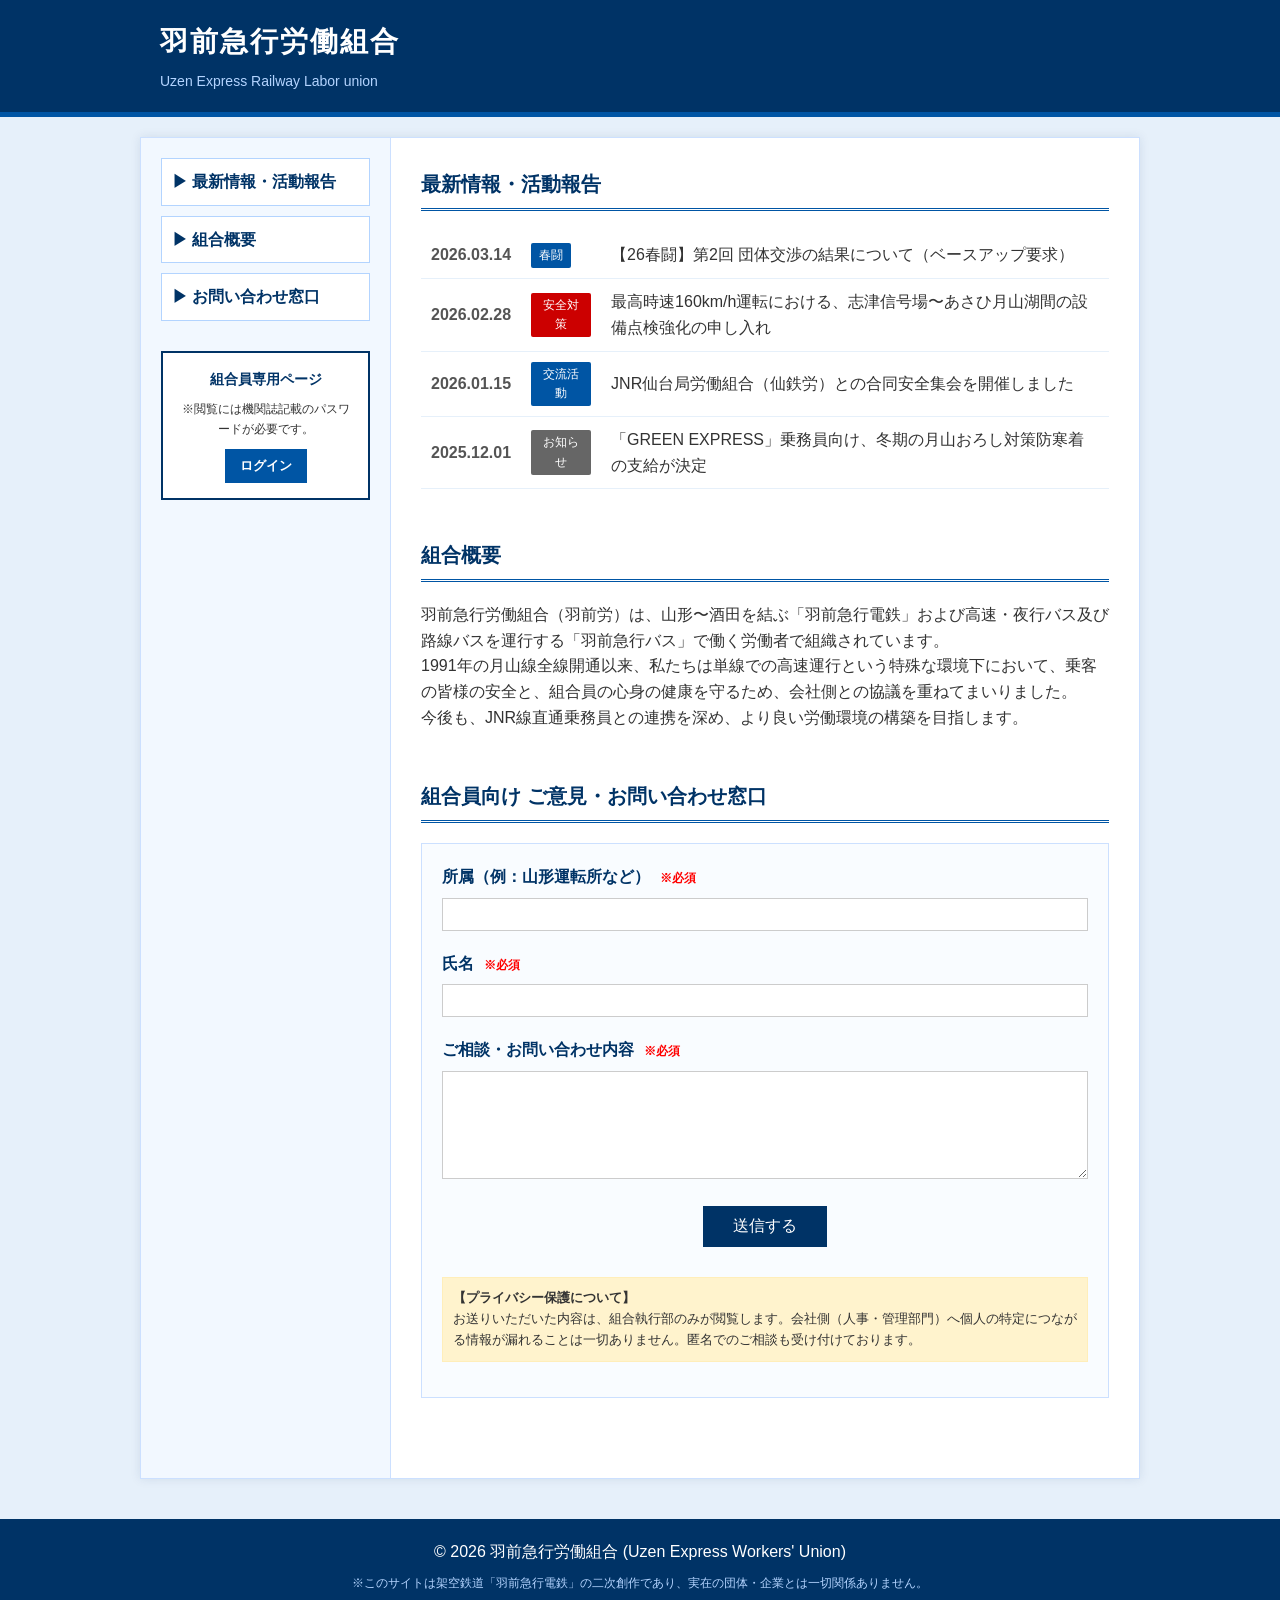
==== index.html @ 582e3564 "g" ====
<!DOCTYPE html>
<html lang="ja">
<head>
  <meta charset="UTF-8">
  <meta name="viewport" content="width=device-width, initial-scale=1.0">
  <title>羽前急行労働組合</title>
  <link rel="stylesheet" href="style.css">
</head>
<body>

  <header id="site-header">
    <div class="header-inner">
      <h1>羽前急行労働組合</h1>
      <p class="subtitle">Uzen Express Railway Labor union
      </p>
    </div>
  </header>

  <div id="wrapper">
    <aside id="sidebar">
      <nav>
        <ul class="side-menu">
          <li><a href="#news">▶ 最新情報・活動報告</a></li>
          <li><a href="#about">▶ 組合概要</a></li>
          <li><a href="#contact">▶ お問い合わせ窓口</a></li>
        </ul>
      </nav>
      
      <div class="info-box">
        <h3>組合員専用ページ</h3>
        <p>※閲覧には機関誌記載のパスワードが必要です。</p>
        <button class="login-btn" onclick="alert('ダミー機能です')">ログイン</button>
      </div>
    </aside>

    <main id="main-content">
      
      <section id="news" class="content-section">
        <h2>最新情報・活動報告</h2>
        <table class="news-table">
          <tr>
            <th class="date">2026.03.14</th>
            <td class="tag"><span class="badge blue">春闘</span></td>
            <td>【26春闘】第2回 団体交渉の結果について（ベースアップ要求）</td>
          </tr>
          <tr>
            <th class="date">2026.02.28</th>
            <td class="tag"><span class="badge red">安全対策</span></td>
            <td>最高時速160km/h運転における、志津信号場〜あさひ月山湖間の設備点検強化の申し入れ</td>
          </tr>
          <tr>
            <th class="date">2026.01.15</th>
            <td class="tag"><span class="badge blue">交流活動</span></td>
            <td>JNR仙台局労働組合（仙鉄労）との合同安全集会を開催しました</td>
          </tr>
          <tr>
            <th class="date">2025.12.01</th>
            <td class="tag"><span class="badge gray">お知らせ</span></td>
            <td>「GREEN EXPRESS」乗務員向け、冬期の月山おろし対策防寒着の支給が決定</td>
          </tr>
        </table>
      </section>

      <section id="about" class="content-section">
        <h2>組合概要</h2>
        <p>羽前急行労働組合（羽前労）は、山形〜酒田を結ぶ「羽前急行電鉄」および高速・夜行バス及び路線バスを運行する「羽前急行バス」で働く労働者で組織されています。</p>
        <p>1991年の月山線全線開通以来、私たちは単線での高速運行という特殊な環境下において、乗客の皆様の安全と、組合員の心身の健康を守るため、会社側との協議を重ねてまいりました。</p>
        <p>今後も、JNR線直通乗務員との連携を深め、より良い労働環境の構築を目指します。</p>
      </section>

      <section id="contact" class="content-section">
        <h2>組合員向け ご意見・お問い合わせ窓口</h2>
        <div class="form-wrapper">
          <form id="contact-form">
            <div class="form-group">
              <label>所属（例：山形運転所など）<span class="required">※必須</span></label>
              <input type="text" name="department" required>
            </div>
            <div class="form-group">
              <label>氏名<span class="required">※必須</span></label>
              <input type="text" name="name" required>
            </div>
            <div class="form-group">
              <label>ご相談・お問い合わせ内容<span class="required">※必須</span></label>
              <textarea name="message" rows="6" required></textarea>
            </div>
            <div class="form-submit">
              <button type="submit" class="submit-btn">送信する</button>
            </div>
          </form>

          <div style="margin-bottom: 30px;"></div>
          <div class="safety-note" style="background:#fff3cd; padding:10px; border:1px solid #ffeeba; margin-bottom:15px; font-size:13px;">
  <strong>【プライバシー保護について】</strong><br>
  お送りいただいた内容は、組合執行部のみが閲覧します。会社側（人事・管理部門）へ個人の特定につながる情報が漏れることは一切ありません。匿名でのご相談も受け付けております。
</div>
        </div>
      </section>

    </main>
  </div>

  <footer id="site-footer">
    <p>&copy; 2026 羽前急行労働組合 (Uzen Express Workers' Union)</p>
    <p class="disclaimer">※このサイトは架空鉄道「羽前急行電鉄」の二次創作であり、実在の団体・企業とは一切関係ありません。</p>
  </footer>

  <script src="script.js"></script>
</body>
</html>
---- style.css ----
/* 全体のリセットと基本設定 */
* {
  box-sizing: border-box;
  margin: 0;
  padding: 0;
}

body {
  font-family: "Meiryo", "Hiragino Kaku Gothic ProN", sans-serif;
  background-color: #e6f0fa; /* 薄い青背景 */
  color: #333;
  line-height: 1.6;
}

/* ヘッダー */
#site-header {
  background-color: #003366; /* 濃いネイビー */
  color: #fff;
  border-bottom: 5px solid #0055a4; /* 明るめの青のライン */
  padding: 20px 0;
}

.header-inner {
  max-width: 1000px;
  margin: 0 auto;
  padding: 0 20px;
}

#site-header h1 {
  font-size: 28px;
  letter-spacing: 2px;
}

.subtitle {
  font-size: 14px;
  color: #b3d4ff;
  margin-top: 5px;
}

/* 全体のレイアウト（左メニューと右コンテンツ） */
#wrapper {
  display: flex;
  max-width: 1000px;
  margin: 20px auto;
  background-color: #fff;
  border: 1px solid #cce0ff;
  box-shadow: 0 0 10px rgba(0, 51, 102, 0.1);
}

/* 左サイドバー */
#sidebar {
  width: 250px;
  background-color: #f2f8ff;
  border-right: 1px solid #cce0ff;
  padding: 20px;
}

.side-menu {
  list-style: none;
  margin-bottom: 30px;
}

.side-menu li {
  margin-bottom: 10px;
}

.side-menu a {
  display: block;
  padding: 10px;
  background-color: #fff;
  color: #003366;
  text-decoration: none;
  border: 1px solid #b3d4ff;
  font-weight: bold;
}

.side-menu a:hover {
  background-color: #0055a4;
  color: #fff;
}

.info-box {
  background-color: #fff;
  border: 2px solid #003366;
  padding: 15px;
  text-align: center;
}

.info-box h3 {
  font-size: 14px;
  color: #003366;
  margin-bottom: 10px;
}

.info-box p {
  font-size: 12px;
  margin-bottom: 10px;
}

.login-btn {
  background-color: #0055a4;
  color: #fff;
  border: none;
  padding: 8px 15px;
  cursor: pointer;
  font-weight: bold;
}

/* 右メインコンテンツ */
#main-content {
  flex: 1;
  padding: 30px;
}

.content-section {
  margin-bottom: 50px;
}

/* 見出し（青色の二重下線などでお堅い雰囲気に） */
.content-section h2 {
  color: #003366;
  font-size: 20px;
  border-bottom: 3px double #0055a4;
  padding-bottom: 8px;
  margin-bottom: 20px;
}

/* ニュースのテーブル（昔ながらの表組み） */
.news-table {
  width: 100%;
  border-collapse: collapse;
}

.news-table th, .news-table td {
  padding: 10px;
  border-bottom: 1px solid #e6f0fa;
}

.news-table .date {
  width: 100px;
  text-align: left;
  color: #555;
}

.news-table .tag {
  width: 80px;
}

.badge {
  display: inline-block;
  padding: 3px 8px;
  font-size: 12px;
  color: #fff;
  text-align: center;
  border-radius: 2px;
}

.badge.blue { background-color: #0055a4; }
.badge.red { background-color: #cc0000; }
.badge.gray { background-color: #666; }

/* フォーム */
.form-wrapper {
  background-color: #f9fcff;
  border: 1px solid #cce0ff;
  padding: 20px;
}

.form-group {
  margin-bottom: 20px;
}

.form-group label {
  display: block;
  font-weight: bold;
  color: #003366;
  margin-bottom: 8px;
}

.required {
  color: red;
  font-size: 12px;
  margin-left: 10px;
}

.form-group input[type="text"],
.form-group textarea {
  width: 100%;
  padding: 8px;
  border: 1px solid #ccc;
}

.form-submit {
  text-align: center;
}

.submit-btn {
  background-color: #003366;
  color: #fff;
  border: none;
  padding: 10px 30px;
  font-size: 16px;
  cursor: pointer;
}

.submit-btn:hover {
  background-color: #0055a4;
}

/* フッター */
#site-footer {
  background-color: #003366;
  color: #fff;
  text-align: center;
  padding: 20px;
  margin-top: 40px;
}

.disclaimer {
  font-size: 12px;
  color: #b3d4ff;
  margin-top: 10px;
}

/* スマホ対応（簡易） */
@media (max-width: 768px) {
  #wrapper {
    flex-direction: column;
  }
  #sidebar {
    width: 100%;
    border-right: none;
    border-bottom: 1px solid #cce0ff;
  }
  .news-table th, .news-table td {
    display: block;
    width: 100%;
  }
  .news-table tr {
    border-bottom: 1px solid #ccc;
    display: block;
    margin-bottom: 10px;
  }
}
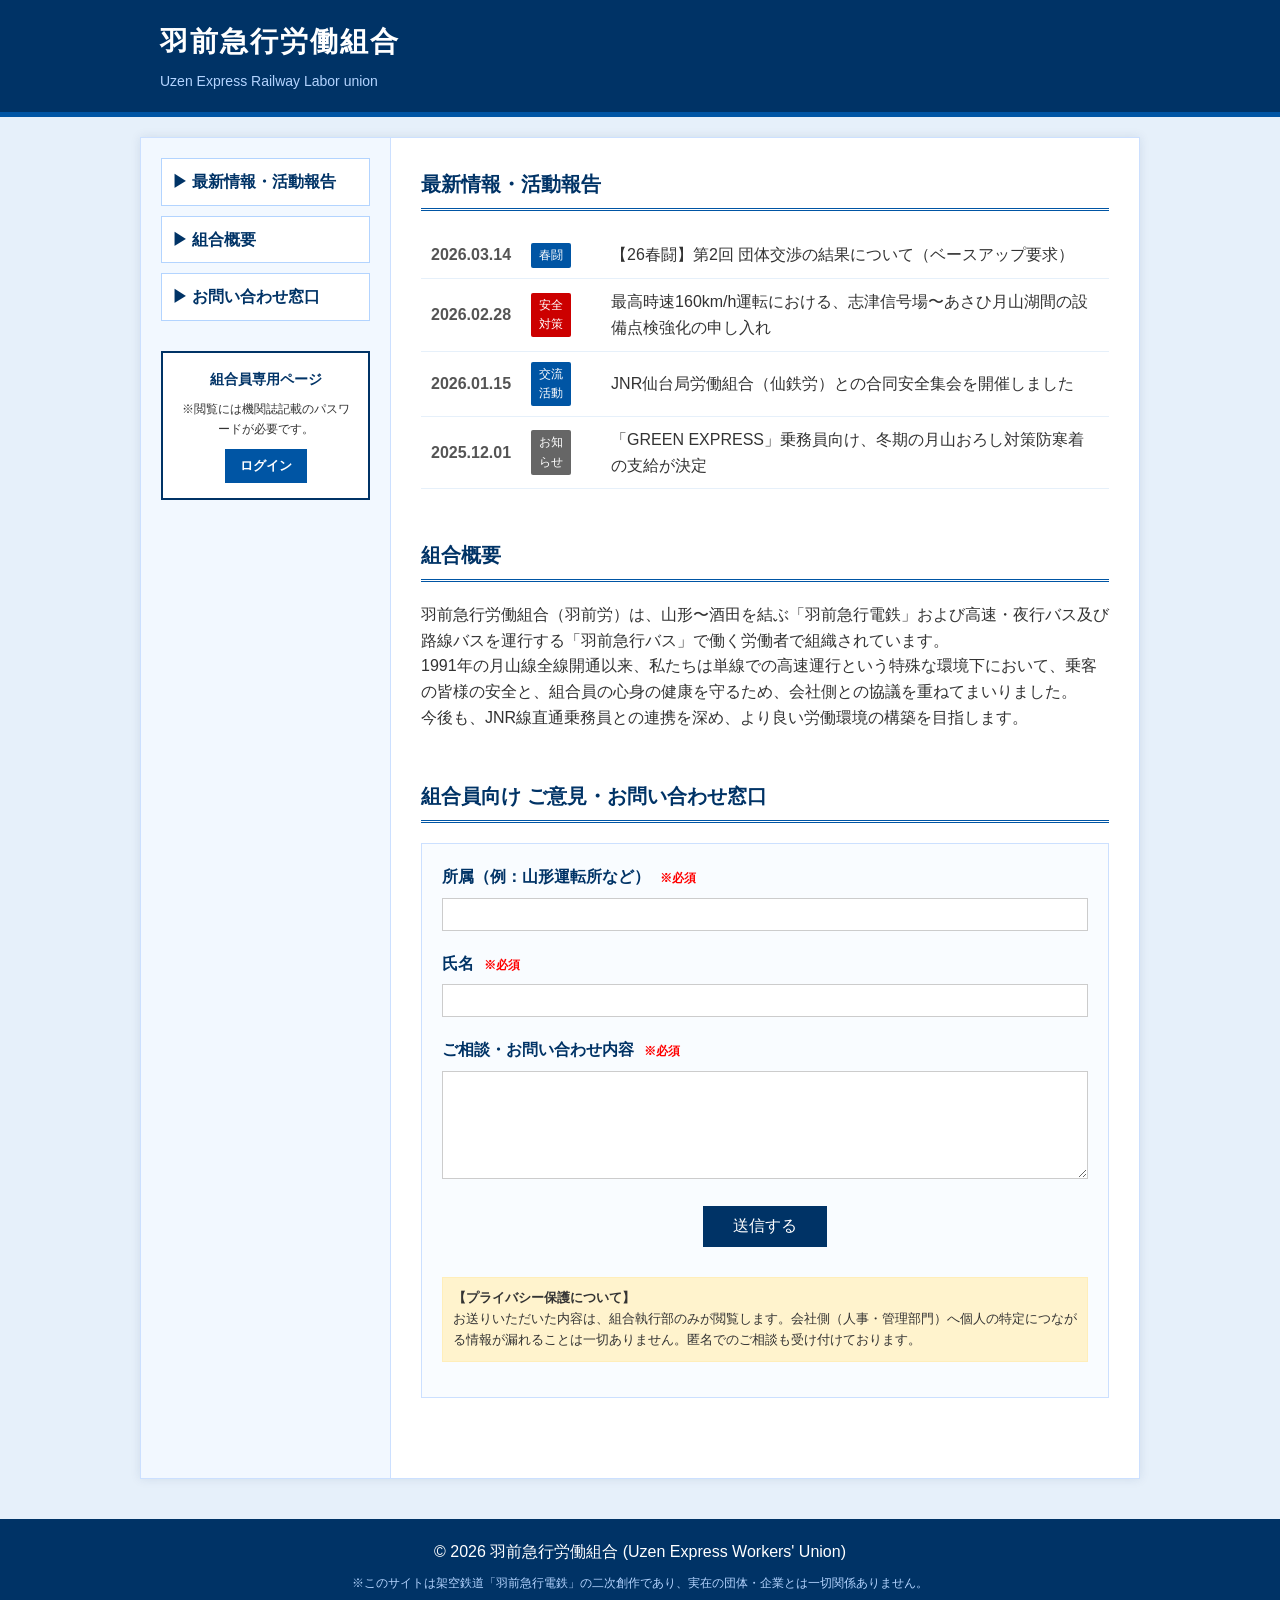
==== commit 88f273c8: "Update index.html" ====
--- a/index.html
+++ b/index.html
@@ -45,17 +45,17 @@
           </tr>
           <tr>
             <th class="date">2026.02.28</th>
-            <td class="tag"><span class="badge red">安全対策</span></td>
+            <td class="tag"><span class="badge red">安全<br>対策</span></td>
             <td>最高時速160km/h運転における、志津信号場〜あさひ月山湖間の設備点検強化の申し入れ</td>
           </tr>
           <tr>
             <th class="date">2026.01.15</th>
-            <td class="tag"><span class="badge blue">交流活動</span></td>
+            <td class="tag"><span class="badge blue">交流<br>活動</span></td>
             <td>JNR仙台局労働組合（仙鉄労）との合同安全集会を開催しました</td>
           </tr>
           <tr>
             <th class="date">2025.12.01</th>
-            <td class="tag"><span class="badge gray">お知らせ</span></td>
+            <td class="tag"><span class="badge gray">お知<br>らせ</span></td>
             <td>「GREEN EXPRESS」乗務員向け、冬期の月山おろし対策防寒着の支給が決定</td>
           </tr>
         </table>
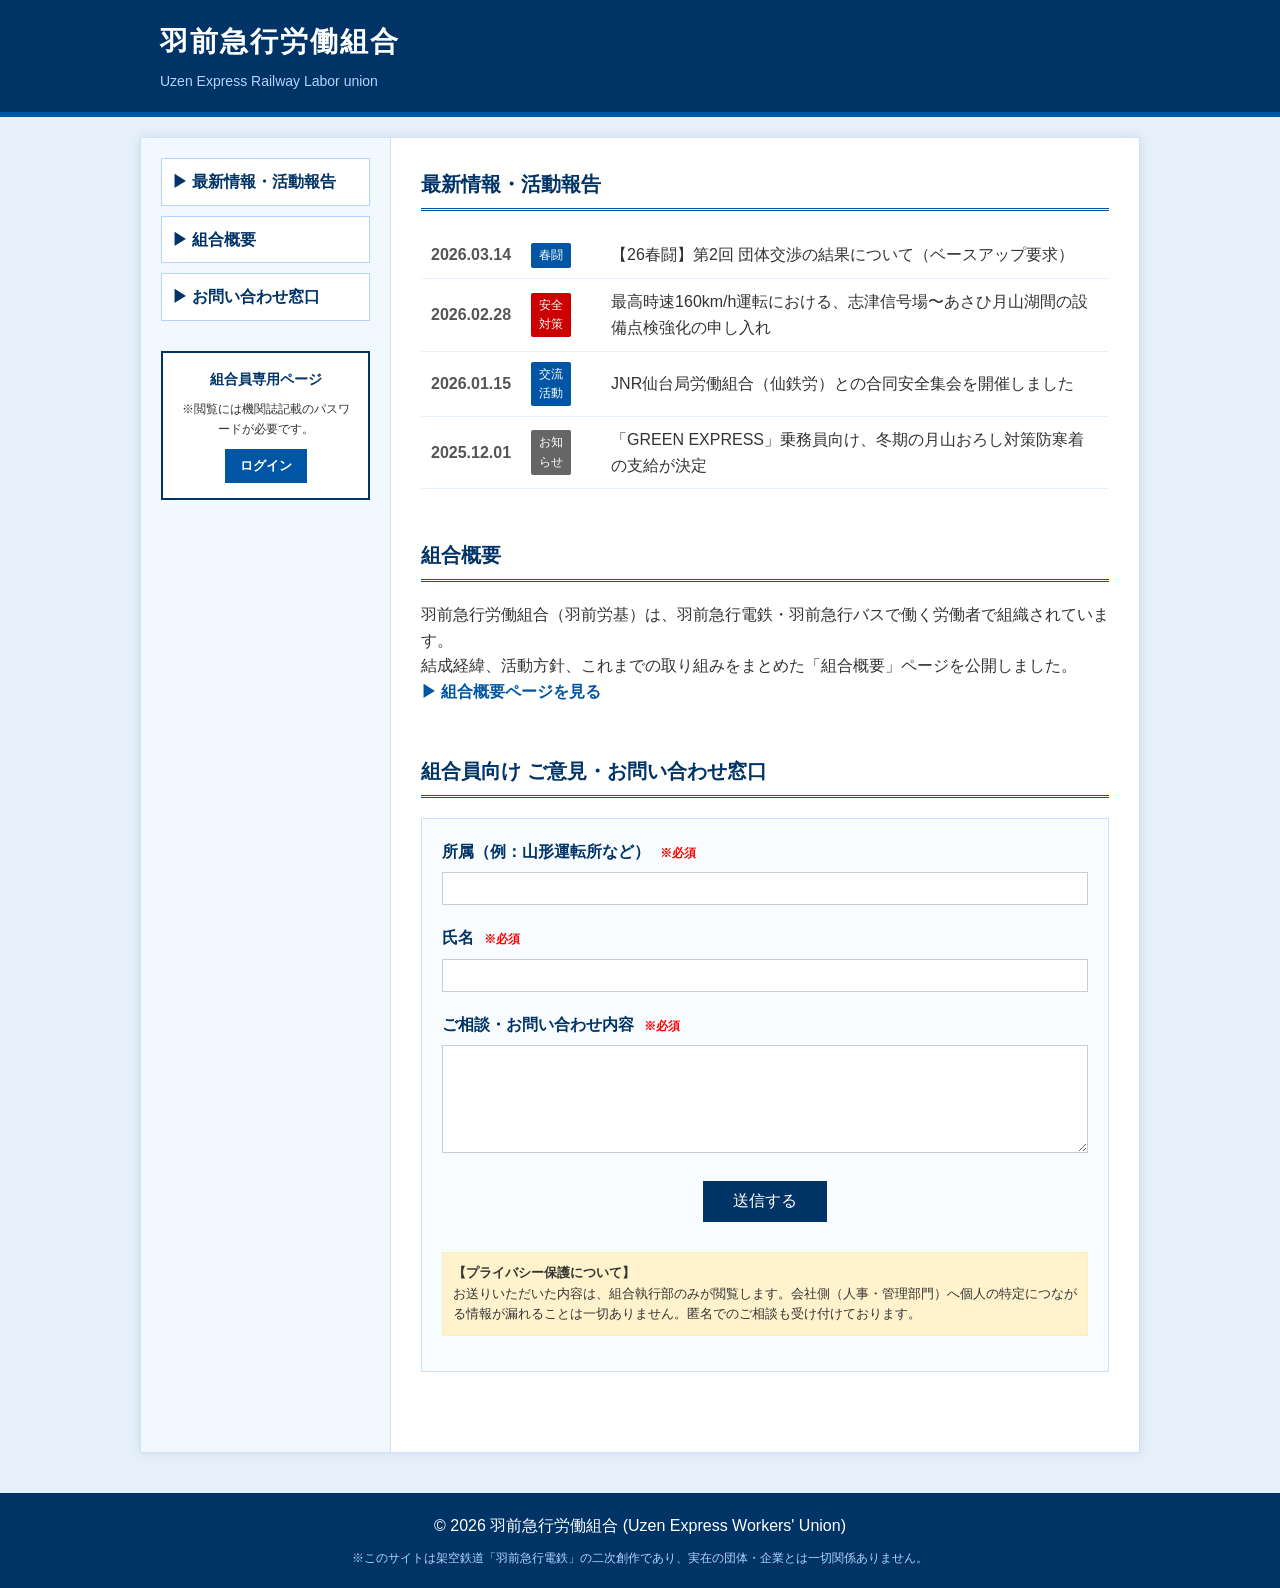
==== commit 774eac05: "f" ====
--- a/index.html
+++ b/index.html
@@ -21,7 +21,7 @@
       <nav>
         <ul class="side-menu">
           <li><a href="#news">▶ 最新情報・活動報告</a></li>
-          <li><a href="#about">▶ 組合概要</a></li>
+          <li><a href="about.html">▶ 組合概要</a></li>
           <li><a href="#contact">▶ お問い合わせ窓口</a></li>
         </ul>
       </nav>
@@ -63,9 +63,9 @@
 
       <section id="about" class="content-section">
         <h2>組合概要</h2>
-        <p>羽前急行労働組合（羽前労）は、山形〜酒田を結ぶ「羽前急行電鉄」および高速・夜行バス及び路線バスを運行する「羽前急行バス」で働く労働者で組織されています。</p>
-        <p>1991年の月山線全線開通以来、私たちは単線での高速運行という特殊な環境下において、乗客の皆様の安全と、組合員の心身の健康を守るため、会社側との協議を重ねてまいりました。</p>
-        <p>今後も、JNR線直通乗務員との連携を深め、より良い労働環境の構築を目指します。</p>
+        <p>羽前急行労働組合（羽前労基）は、羽前急行電鉄・羽前急行バスで働く労働者で組織されています。</p>
+        <p>結成経緯、活動方針、これまでの取り組みをまとめた「組合概要」ページを公開しました。</p>
+        <p><a class="about-link" href="about.html">▶ 組合概要ページを見る</a></p>
       </section>
 
       <section id="contact" class="content-section">
--- a/style.css
+++ b/style.css
@@ -241,4 +241,60 @@
     display: block;
     margin-bottom: 10px;
   }
+}
+
+/* 組合概要ページ用の追加スタイル */
+.about-link {
+  color: #0055a4;
+  font-weight: bold;
+  text-decoration: none;
+}
+
+.about-link:hover {
+  text-decoration: underline;
+}
+
+.about-block {
+  margin-top: 25px;
+}
+
+.about-block h3 {
+  color: #003366;
+  font-size: 17px;
+  margin-bottom: 12px;
+}
+
+.about-table {
+  width: 100%;
+  border-collapse: collapse;
+  border: 1px solid #cce0ff;
+  background: #f9fcff;
+}
+
+.about-table th,
+.about-table td {
+  border-bottom: 1px solid #e6f0fa;
+  padding: 10px;
+  text-align: left;
+  vertical-align: top;
+}
+
+.about-table th {
+  width: 150px;
+  color: #003366;
+  background: #f2f8ff;
+}
+
+.about-list {
+  margin-left: 20px;
+}
+
+.about-list li {
+  margin-bottom: 8px;
+}
+
+.about-note {
+  font-size: 13px;
+  color: #555;
+  margin-top: 25px;
 }
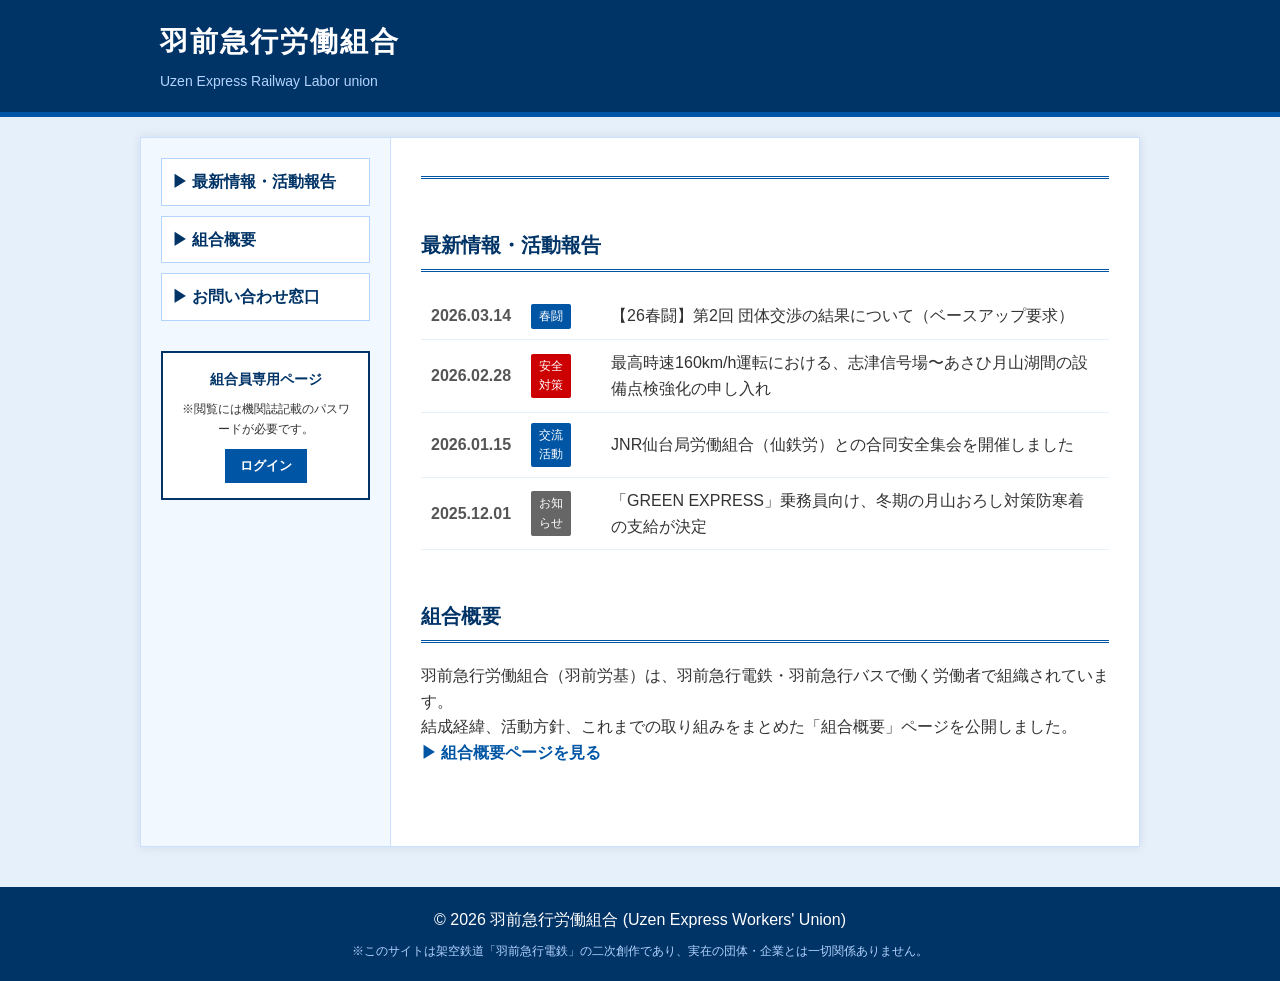
==== commit 21413394: "d" ====
--- a/index.html
+++ b/index.html
@@ -34,6 +34,10 @@
     </aside>
 
     <main id="main-content">
+
+    <section class="content-section">
+        <h2></h2>
+    </section>
       
       <section id="news" class="content-section">
         <h2>最新情報・活動報告</h2>
@@ -68,34 +72,6 @@
         <p><a class="about-link" href="about.html">▶ 組合概要ページを見る</a></p>
       </section>
 
-      <section id="contact" class="content-section">
-        <h2>組合員向け ご意見・お問い合わせ窓口</h2>
-        <div class="form-wrapper">
-          <form id="contact-form">
-            <div class="form-group">
-              <label>所属（例：山形運転所など）<span class="required">※必須</span></label>
-              <input type="text" name="department" required>
-            </div>
-            <div class="form-group">
-              <label>氏名<span class="required">※必須</span></label>
-              <input type="text" name="name" required>
-            </div>
-            <div class="form-group">
-              <label>ご相談・お問い合わせ内容<span class="required">※必須</span></label>
-              <textarea name="message" rows="6" required></textarea>
-            </div>
-            <div class="form-submit">
-              <button type="submit" class="submit-btn">送信する</button>
-            </div>
-          </form>
-
-          <div style="margin-bottom: 30px;"></div>
-          <div class="safety-note" style="background:#fff3cd; padding:10px; border:1px solid #ffeeba; margin-bottom:15px; font-size:13px;">
-  <strong>【プライバシー保護について】</strong><br>
-  お送りいただいた内容は、組合執行部のみが閲覧します。会社側（人事・管理部門）へ個人の特定につながる情報が漏れることは一切ありません。匿名でのご相談も受け付けております。
-</div>
-        </div>
-      </section>
 
     </main>
   </div>
--- a/style.css
+++ b/style.css
@@ -297,4 +297,37 @@
   font-size: 13px;
   color: #555;
   margin-top: 25px;
+}
+
+/* お問い合わせページ用の追加スタイル */
+.contact-link {
+  color: #0055a4;
+  font-weight: bold;
+  text-decoration: none;
+}
+
+.contact-link:hover {
+  text-decoration: underline;
+}
+
+.contact-block {
+  margin: 25px 0;
+}
+
+.contact-block h3 {
+  color: #003366;
+  font-size: 17px;
+  margin-bottom: 12px;
+}
+
+.contact-form-area {
+  margin-top: 20px;
+}
+
+.contact-note {
+  background: #fff3cd;
+  padding: 10px;
+  border: 1px solid #ffeeba;
+  margin-top: 20px;
+  font-size: 13px;
 }
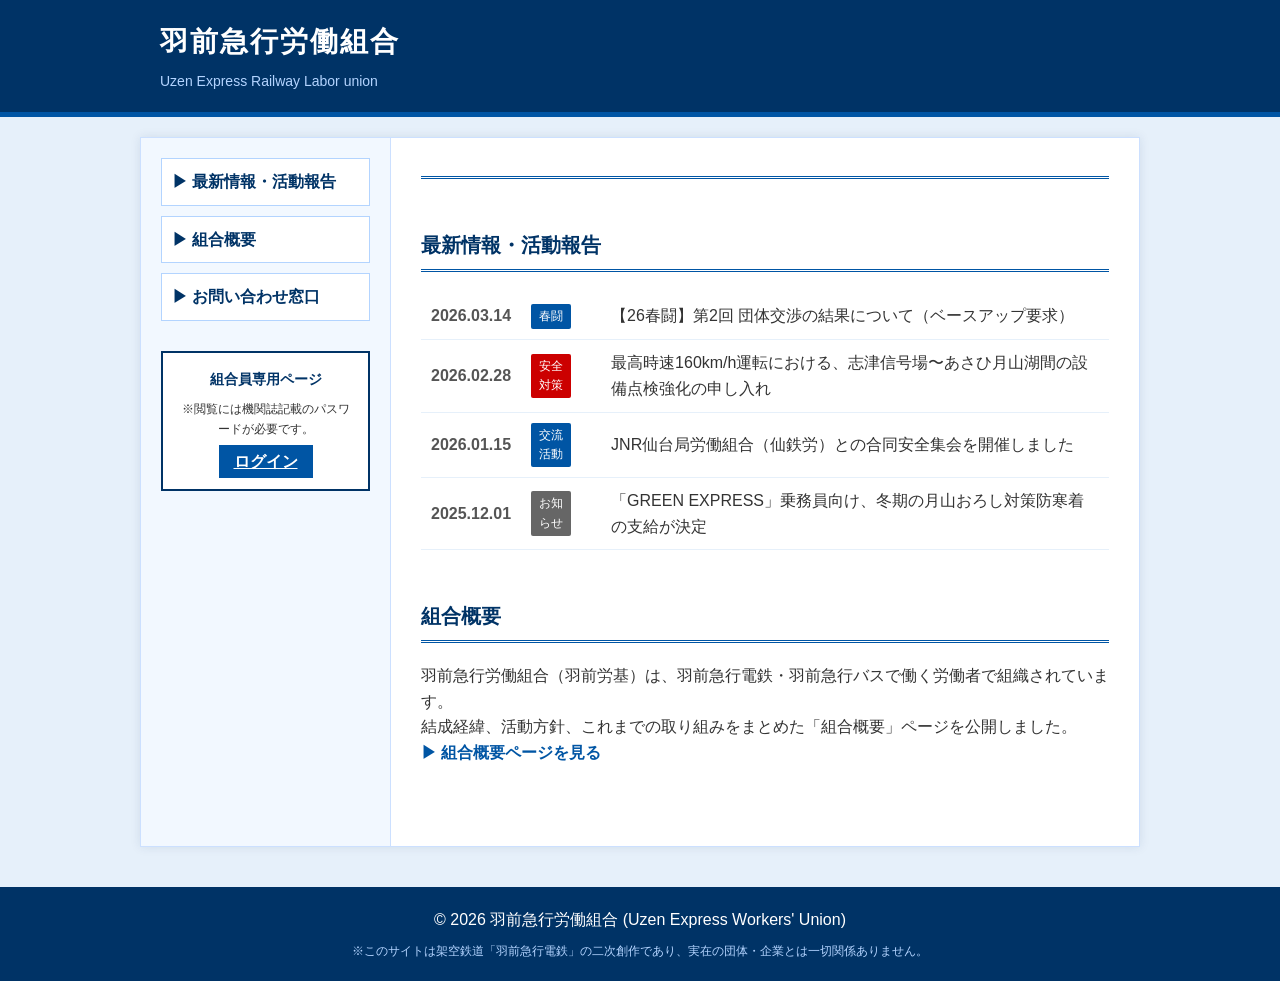
==== commit 856a0a66: "d" ====
--- a/index.html
+++ b/index.html
@@ -29,7 +29,7 @@
       <div class="info-box">
         <h3>組合員専用ページ</h3>
         <p>※閲覧には機関誌記載のパスワードが必要です。</p>
-        <button class="login-btn" onclick="alert('ダミー機能です')">ログイン</button>
+        <a class="login-btn" href="login.html">ログイン</a>
       </div>
     </aside>
 
--- a/style.css
+++ b/style.css
@@ -330,4 +330,33 @@
   border: 1px solid #ffeeba;
   margin-top: 20px;
   font-size: 13px;
+}
+
+/* ログインページ・組合員ページ用の追加スタイル */
+.login-panel {
+  max-width: 520px;
+}
+
+.login-error {
+  color: #cc0000;
+  font-weight: bold;
+  margin-top: 14px;
+  min-height: 1.6em;
+}
+
+.login-note {
+  font-size: 13px;
+  color: #555;
+}
+
+.member-card {
+  margin-top: 22px;
+  background: #f9fcff;
+  border: 1px solid #cce0ff;
+  padding: 16px;
+}
+
+.member-card h3 {
+  color: #003366;
+  margin-bottom: 10px;
 }
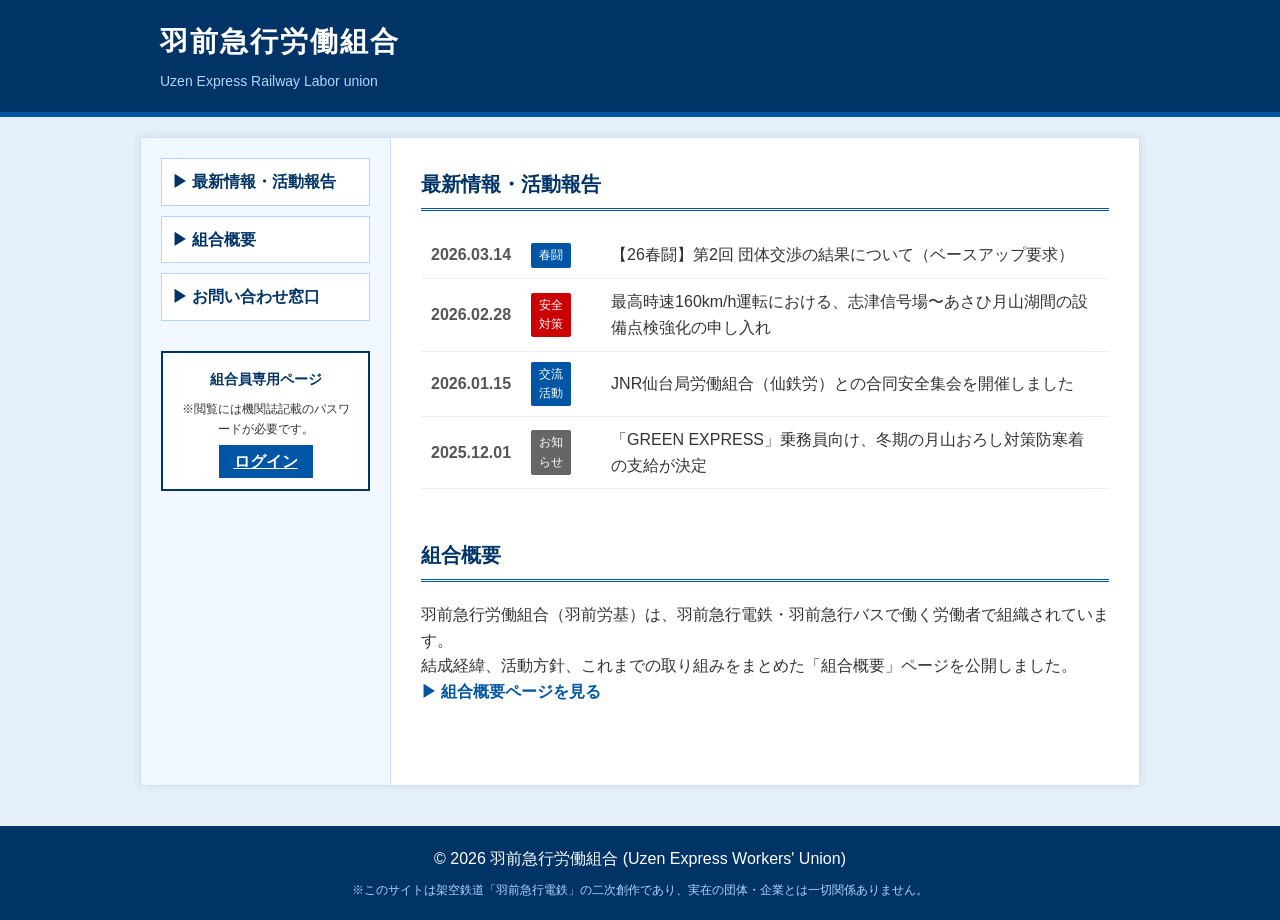
==== commit 4d2bebc6: "Update index.html" ====
--- a/index.html
+++ b/index.html
@@ -34,10 +34,6 @@
     </aside>
 
     <main id="main-content">
-
-    <section class="content-section">
-        <h2></h2>
-    </section>
       
       <section id="news" class="content-section">
         <h2>最新情報・活動報告</h2>
